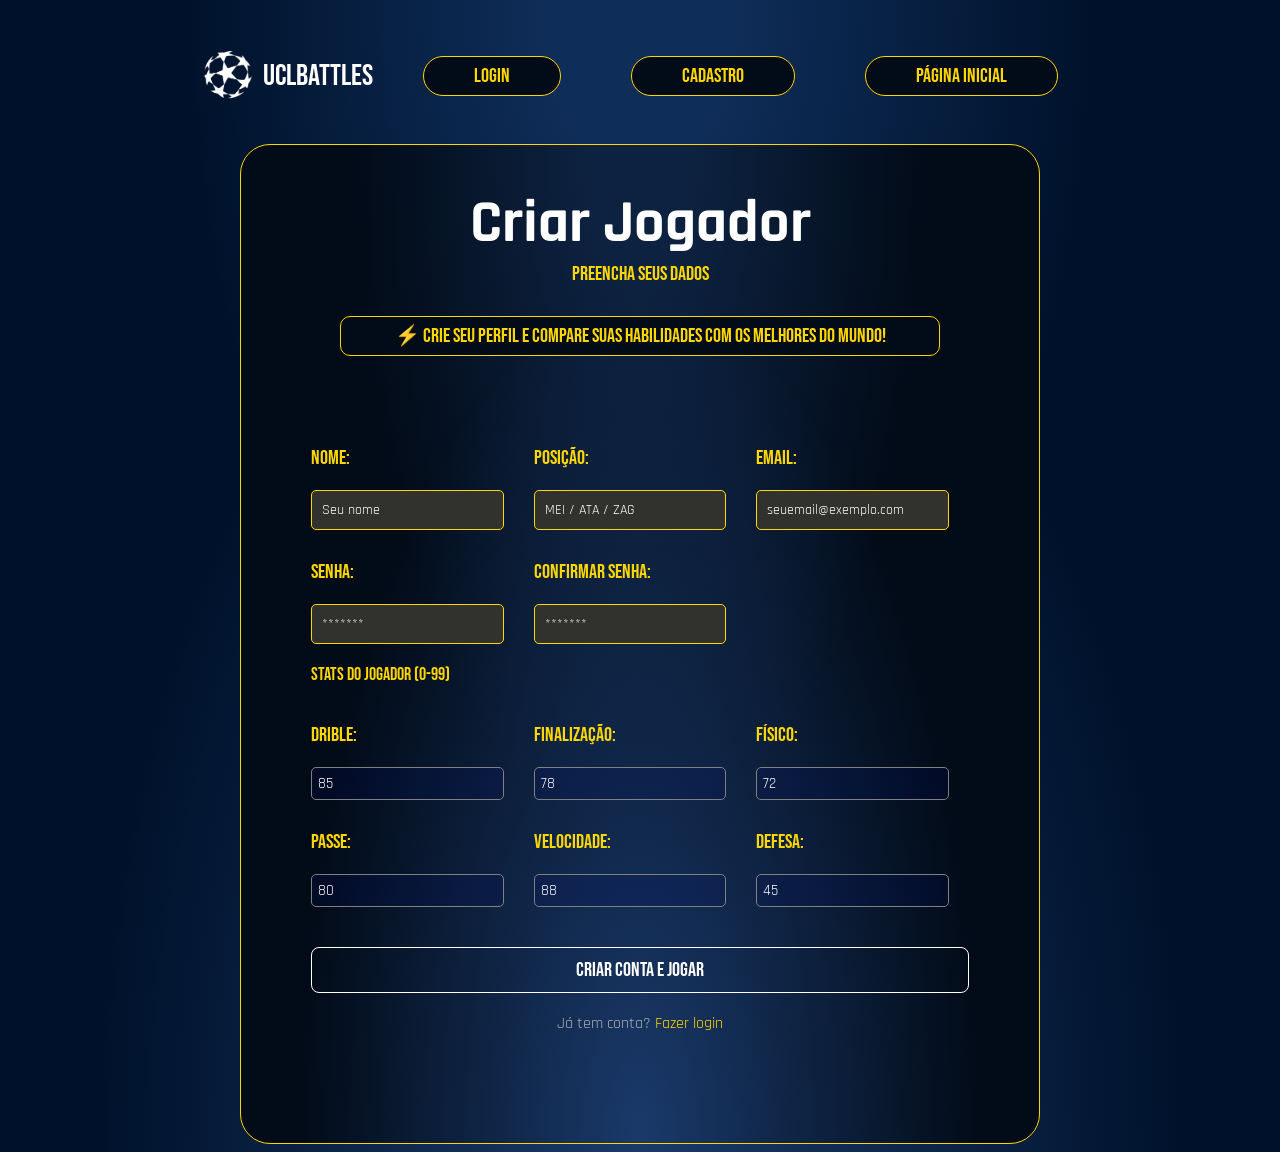
==== public/cadastro.html @ a23b81f1 "fix: exclusão da pasta website" ====
<!DOCTYPE html>
<html lang="pt-br">
<head>
    <meta charset="UTF-8">
    <meta name="viewport" content="width=device-width, initial-scale=1.0">
    <title>UCLBattles | Cadastro</title>
    <link rel="shortcut icon" href="assets/img/favicon.ico" type="image/x-icon">
    <link rel="stylesheet" href="./css/cadastro.css">
</head>
<body>
    <div class="navbar">
        <div class="logo">
            <img src="./assets/img/UEFA_Champions_League.png" alt="">
            <p>UCLBattles</p>
        </div>
        <a href="login.html"><button>Login</button></a>
        <a href="cadastro.html"><button>Cadastro</button></a>
        <a href="home.html"><button>Página Inicial</button></a>
    </div>
    <div class="main">
    
    <div class="title">
        <h1>Criar Jogador</h1>
        <p>Preencha seus dados</p>
    </div>
        <div class="text-card">
            <p>⚡ Crie seu perfil e compare suas habilidades com os melhores do mundo!</p>
        </div>
        <div class="form">
            <div class="field-group">
            <div class="field">
                <p>Nome:</p>
                <input type="text" id="ipt_nome" placeholder="Seu nome"> 
            </div>

            <div class="field">
                <p>Posição:</p>
                <input type="text" id="ipt_posicao" placeholder="MEI / ATA / ZAG">
            </div>

            <div class="field">
                <p>Email:</p>
                <input type="text" id="ipt_email" placeholder="seuemail@exemplo.com">
            </div>

            <div class="field">
                <p>Senha:</p>
                <input type="text" id="_iptSenha" placeholder="*******">
            </div>

            <div class="field">
                <p>Confirmar Senha:</p>
                <input type="text" id="ipt_SenhaConf" placeholder="*******">
            </div>
        </div>
        <div class="stats-text">
            <p>Stats do jogador (0-99)</p>
        </div>
        <div class="form-player">
            <div class="field">
                <p>Drible:</p>
                <input type="text" id="ipt_dri" placeholder="85">
            </div>

            <div class="field">
                <p>Finalização:</p>
                <input type="text" id="ipt_fin" placeholder="78">
            </div>

            <div class="field">
                <p>Físico:</p>
                <input type="text" id="ipt_fis" placeholder="72">
            </div>

            <div class="field">
                <p>Passe:</p>
                <input type="text" id="ipt_pas" placeholder="80">
            </div>

            <div class="field">
                <p>Velocidade:</p>
                <input type="text" id="ipt_vel" placeholder="88">
            </div>

            <div class="field">
                <p>Defesa:</p>
                <input type="text" id="ipt_def" placeholder="45">
            </div>
        </div>
        <div class="button-create">
            <button onclick="criarConta()">Criar conta e Jogar</button>
        </div>
        <span>Já tem conta? <a href="login.html">Fazer login</a></span>
    </div>
</div>
</div>
</div>
</body>
</html>
---- public/css/cadastro.css ----
@import url('https://fonts.googleapis.com/css2?family=Bebas+Neue&family=Rajdhani:wght@400;500;600;700&display=swap');

*{
    box-sizing: border-box;
    text-decoration: none;
}

body{
    background: radial-gradient(ellipse at 50% 100%, #1a3a6b 0%, transparent 60%),
    radial-gradient(ellipse at 50% 0%, #0e2d58 10%, transparent 50%), #00122b;
    border-radius: 30px;
    
}

p{
    color: gold;
    font-size: 20px;
    font-family: 'Bebas Neue', cursive;

}

a {
    flex-direction: row;
    text-align: center;
    color:gold;
}

span {
    padding-top: 20px;
    align-self: center;
    font-family: 'Rajdhani', sans-serif;
    color: rgb(174, 174, 173);
}

.title{
    color: #ffffff;
    text-align: center;
    font-size: 30px;
    display: flex;
    flex-direction: column;
    align-items: center;
    justify-content: center;
    width: 100%;
    padding: 0;
}

.title h1 {
    margin: 0;

}

.title p{
    margin: 0;
    margin-bottom: 30px;
}

.navbar p {
    color: white;
}

.navbar{
    display: flex;
    justify-content: center;
    padding-top: 20px;
    padding-bottom: 20px;
    align-items: center;
    gap: 30px;
}

.logo{
    display: flex;
    flex-direction: row;
    align-items: center;
    justify-content: center;
    gap: 10px;
}

.logo img{
    width: 50px;
    height: auto;
    filter: invert(100%) brightness(200%)
}

.logo p{
    color: white;
    font-size: 30px;
    font-family: 'Bebas Neue', cursive;
}

.navbar button{
    display: flex;;
    color: gold;
    background-color: #020b18;;
    border: 0.5px solid gold;
    border-radius: 20px;
    cursor: pointer;
    font-size: 20px;
    flex-direction: row;
    justify-items: center;
    font-family: 'Bebas Neue', cursive;
    height: fit-content;
    padding: 7px 50px;
    transition: all 0.3s ease;
}

.navbar button:hover{
    background-color: gold;
    color: #020b18;
    border-color: gold;
}

.navbar button:hover a{
    transition: all 0.3s ease;
    color: black;
}

.navbar a{
    color: gold;
    text-decoration: none;
    margin-right: 20px;
    padding-left: 20px;
}
.main{
    display: flex;
    margin: 0 auto;
    font-family: 'Rajdhani', sans-serif;
    flex-direction: column;
    align-items: center;
    justify-content: center;
    width: 800px;
    height: 1000px;
    border: 0.5px solid gold;
    background: radial-gradient(ellipse at 50% 100%, #1a3a6b 0%, transparent 60%),
    radial-gradient(ellipse at 50% 0%, #0d2240 10%, transparent 50%), #020b18;
    border-radius: 30px;
}

.field-group{
    display: grid;
    grid-template-columns: repeat(3, 1fr);
    gap: 10px;
    justify-content: center;
    align-items: center;
    margin-bottom: 2px;
}

.field{
    display: flex;
    flex-direction: column;
    margin-right: 20px;
}

.stats-text p{
    display: flex;
    flex-direction: row;
    justify-content: flex-start;
    color: gold;
    width: 100%;
    font-size: 18px;
}

.text-card{
    display: flex;
    flex-direction: column;
    align-items: center;
    justify-content: center;
    width: 600px;
    height: 40px;
    border: 1px solid gold;
    background-color: #020b18;
    border-radius: 10px;
    padding: 1rem;
}

.field-group input{
    padding: 10px;
    border: 1px solid gold;
    border-radius: 5px;
    background-color: #31312e;
    font-family: 'Rajdhani', sans-serif;
    color: rgb(255, 255, 255);
    font-size: 14px;
}

.field-group input::placeholder{
    color: #ffffff
}

.form-player input {
    padding: 6px;
    border: 1px solid gray;
    border-radius: 5px;
    background-color: rgba(0, 13, 97, 0.201);
    font-family: 'Rajdhani', sans-serif;
    color: white;
    font-size: 15px;
}

.form-player input::placeholder{
    color: #ffffff;
}

.form{ 
    display: flex;
    flex-direction: column;
    width: fit-content;
    width: 100%;
    padding: 70px;
}

.form-player{
    display: grid;
    grid-template-columns: repeat(3, 1fr);
    gap: 10px;
    align-items: center;
    justify-content: center;
}

.button-create{
    display: flex;
    justify-content: center;
    margin-top: 20px;
}

.button-create button{
    padding: 10px 20px;
    background-color: transparent;
    color: #ffffff;
    border: 1px solid;;
    border-radius: 8px;
    border-color: white;
    cursor: pointer;
    size: 10px;
    width: 1000px;
    display: flex;
    justify-content: center;
    margin-top: 20px;
    font-family: 'Bebas Neue', cursive;
    font-size: 20px;
    transition: all 0.3s ease;
}

.button-create button:hover{
    background-color: white;
    color: #020b18;
    border-color: white;
}
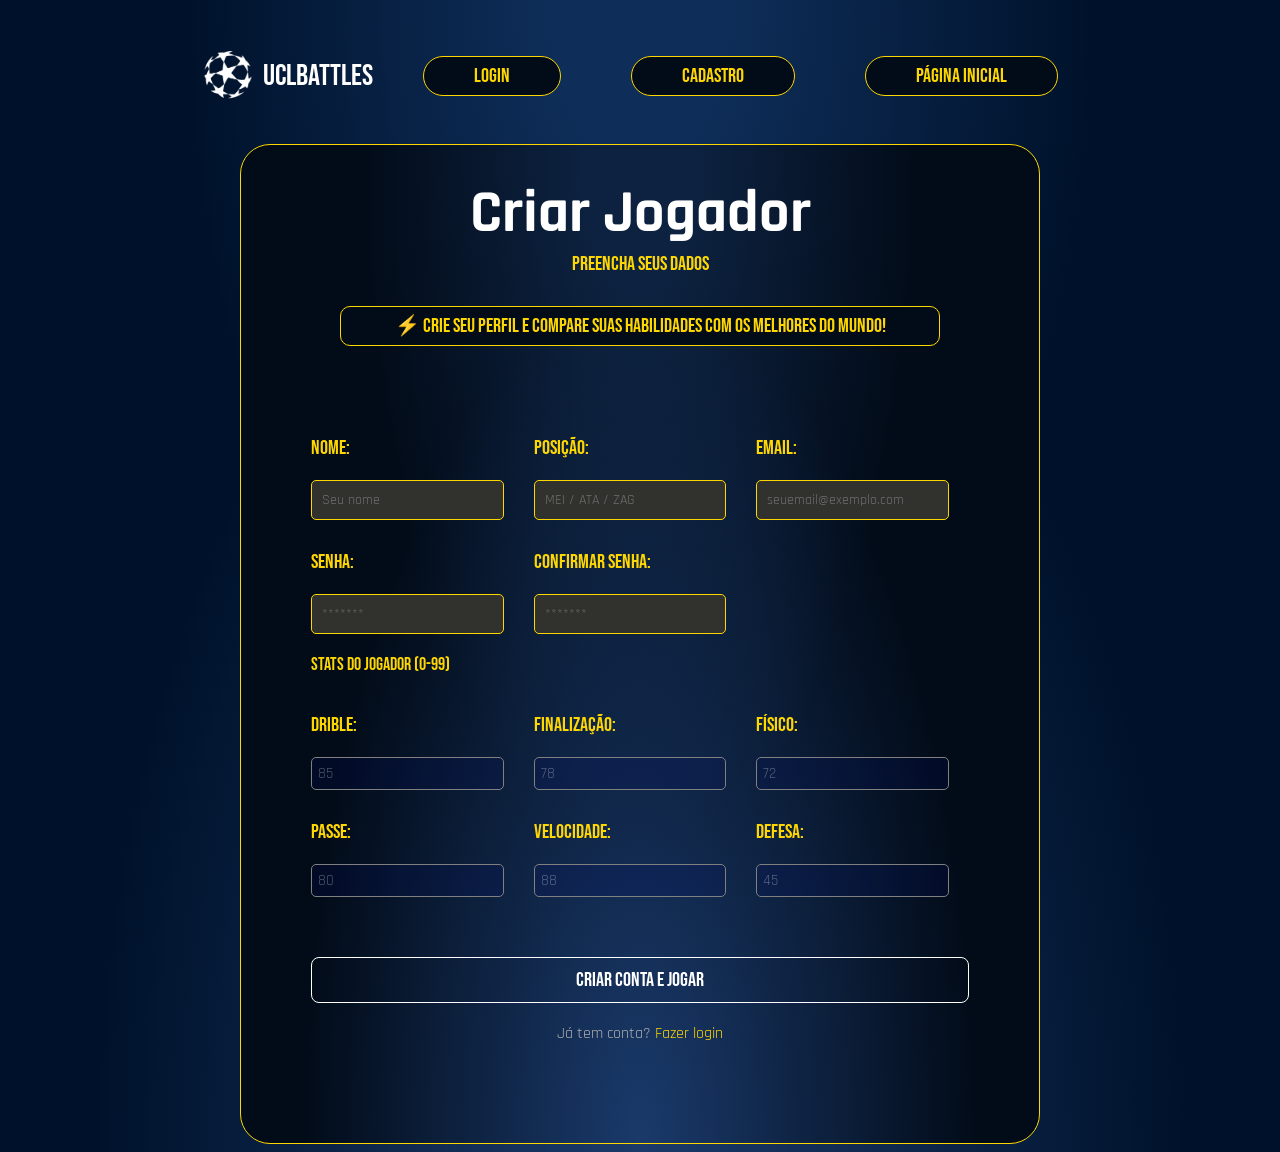
==== commit 43626c40: "feat: criei uma div para exibir o erro de cadastro" ====
--- a/public/cadastro.html
+++ b/public/cadastro.html
@@ -7,6 +7,7 @@
     <link rel="shortcut icon" href="assets/img/favicon.ico" type="image/x-icon">
     <link rel="stylesheet" href="./css/cadastro.css">
 </head>
+
 <body>
     <div class="navbar">
         <div class="logo">
@@ -18,82 +19,84 @@
         <a href="home.html"><button>Página Inicial</button></a>
     </div>
     <div class="main">
-    
-    <div class="title">
-        <h1>Criar Jogador</h1>
-        <p>Preencha seus dados</p>
-    </div>
+
+        <div class="title">
+            <h1>Criar Jogador</h1>
+            <p>Preencha seus dados</p>
+        </div>
         <div class="text-card">
             <p>⚡ Crie seu perfil e compare suas habilidades com os melhores do mundo!</p>
         </div>
         <div class="form">
             <div class="field-group">
-            <div class="field">
-                <p>Nome:</p>
-                <input type="text" id="ipt_nome" placeholder="Seu nome"> 
+                <div class="field">
+                    <p>Nome:</p>
+                    <input type="text" id="ipt_nome" placeholder="Seu nome">
+                </div>
+
+                <div class="field">
+                    <p>Posição:</p>
+                    <input type="text" id="ipt_posicao" placeholder="MEI / ATA / ZAG">
+                </div>
+
+                <div class="field">
+                    <p>Email:</p>
+                    <input type="text" id="ipt_email" placeholder="seuemail@exemplo.com">
+                </div>
+
+                <div class="field">
+                    <p>Senha:</p>
+                    <input type="password" id="ipt_senha" placeholder="*******">
+                </div>
+
+                <div class="field">
+                    <p>Confirmar Senha:</p>
+                    <input type="password" id="ipt_senhaConf" placeholder="*******">
+                </div>
             </div>
+            <div class="stats-text">
+                <p>Stats do jogador (0-99)</p>
+            </div>
+            <div class="form-player">
+                <div class="field">
+                    <p>Drible:</p>
+                    <input type="text" id="ipt_dri" placeholder="85">
+                </div>
 
-            <div class="field">
-                <p>Posição:</p>
-                <input type="text" id="ipt_posicao" placeholder="MEI / ATA / ZAG">
+                <div class="field">
+                    <p>Finalização:</p>
+                    <input type="text" id="ipt_fin" placeholder="78">
+                </div>
+
+                <div class="field">
+                    <p>Físico:</p>
+                    <input type="text" id="ipt_fis" placeholder="72">
+                </div>
+
+                <div class="field">
+                    <p>Passe:</p>
+                    <input type="text" id="ipt_pas" placeholder="80">
+                </div>
+
+                <div class="field">
+                    <p>Velocidade:</p>
+                    <input type="text" id="ipt_vel" placeholder="88">
+                </div>
+
+                <div class="field">
+                    <p>Defesa:</p>
+                    <input type="text" id="ipt_def" placeholder="45">
+                </div>
             </div>
-
-            <div class="field">
-                <p>Email:</p>
-                <input type="text" id="ipt_email" placeholder="seuemail@exemplo.com">
+            <div class="div_erro" id="div_erro";"></div>
+            <div class="button-create">
+                <button onclick="cadastrar()">Criar conta e Jogar</button>
             </div>
-
-            <div class="field">
-                <p>Senha:</p>
-                <input type="text" id="_iptSenha" placeholder="*******">
-            </div>
-
-            <div class="field">
-                <p>Confirmar Senha:</p>
-                <input type="text" id="ipt_SenhaConf" placeholder="*******">
-            </div>
+            <span>Já tem conta? <a href="login.html">Fazer login</a></span>
         </div>
-        <div class="stats-text">
-            <p>Stats do jogador (0-99)</p>
-        </div>
-        <div class="form-player">
-            <div class="field">
-                <p>Drible:</p>
-                <input type="text" id="ipt_dri" placeholder="85">
-            </div>
-
-            <div class="field">
-                <p>Finalização:</p>
-                <input type="text" id="ipt_fin" placeholder="78">
-            </div>
-
-            <div class="field">
-                <p>Físico:</p>
-                <input type="text" id="ipt_fis" placeholder="72">
-            </div>
-
-            <div class="field">
-                <p>Passe:</p>
-                <input type="text" id="ipt_pas" placeholder="80">
-            </div>
-
-            <div class="field">
-                <p>Velocidade:</p>
-                <input type="text" id="ipt_vel" placeholder="88">
-            </div>
-
-            <div class="field">
-                <p>Defesa:</p>
-                <input type="text" id="ipt_def" placeholder="45">
-            </div>
-        </div>
-        <div class="button-create">
-            <button onclick="criarConta()">Criar conta e Jogar</button>
-        </div>
-        <span>Já tem conta? <a href="login.html">Fazer login</a></span>
+        <script src="js/cadastro.js"></script>
     </div>
-</div>
-</div>
-</div>
+    </div>
+    </div>
 </body>
-</html>+</html>
--- a/public/css/cadastro.css
+++ b/public/css/cadastro.css
@@ -78,13 +78,14 @@
 .logo img{
     width: 50px;
     height: auto;
-    filter: invert(100%) brightness(200%)
+    filter: invert(100%) brightness(200%);
 }
 
 .logo p{
     color: white;
     font-size: 30px;
     font-family: 'Bebas Neue', cursive;
+    cursor: pointer;
 }
 
 .navbar button{
@@ -183,7 +184,7 @@
 }
 
 .field-group input::placeholder{
-    color: #ffffff
+    color: #ffffff4c
 }
 
 .form-player input {
@@ -192,12 +193,12 @@
     border-radius: 5px;
     background-color: rgba(0, 13, 97, 0.201);
     font-family: 'Rajdhani', sans-serif;
-    color: white;
+    color: rgb(255, 255, 255);
     font-size: 15px;
 }
 
 .form-player input::placeholder{
-    color: #ffffff;
+    color: #ffffff4c;
 }
 
 .form{ 
@@ -244,4 +245,14 @@
     background-color: white;
     color: #020b18;
     border-color: white;
+}
+
+.div_erro{
+    display: flex;
+    margin-top: 20px;
+    justify-content: center;
+    font-size: 20px;
+    font-weight: bold;
+    color: red;
+    font-family: 'Rajdhani', sans-serif;
 }
